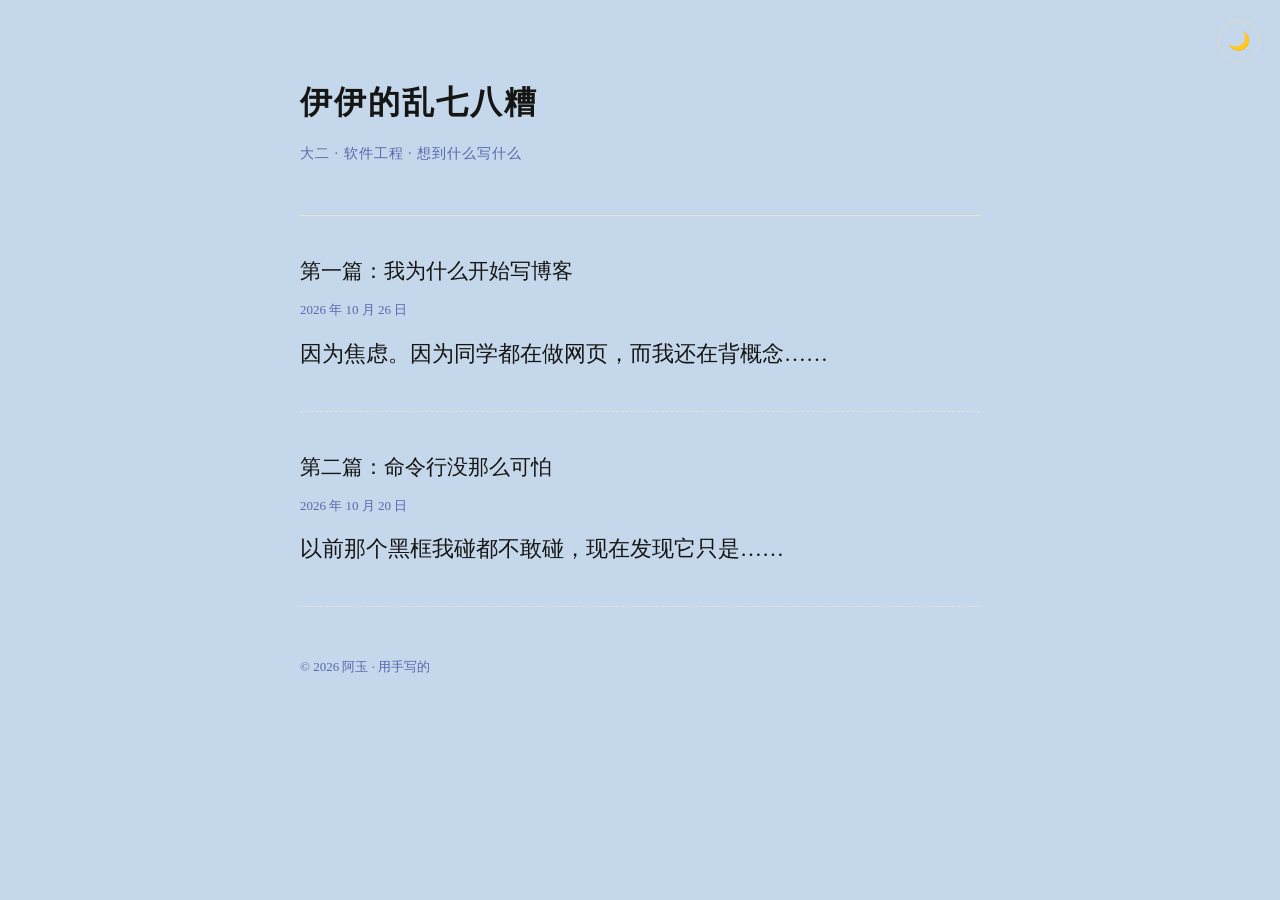
==== index.html @ b38a8cda "Add files via upload" ====
<!DOCTYPE html>
<!-- 上面这行叫文档声明，告诉浏览器：我是 HTML5。所有网页都从它开始 -->
<html lang="zh-CN">
<head>
  <!-- head 是"给浏览器看的部分"，不会显示在页面上 -->
  <meta charset="UTF-8">
  <!-- 这行管手机：让页面按屏幕宽度显示，不加的话手机上会糊成一团小字 -->
  <meta name="viewport" content="width=device-width, initial-scale=1.0">
  <title>阿玉的乱七八糟</title>
  <!-- 把样式表接进来。href 是"去哪儿找这个文件"，./ 表示"跟我同一个文件夹" -->
  <link rel="stylesheet" href="./style.css">
</head>
<body>
  <!-- body 里的东西才会显示出来 -->

  <header>
    <h1>伊伊的乱七八糟</h1>
    <p class="sub">大二 · 软件工程 · 想到什么写什么</p>
  </header>

  <main>
    <article>
      <h2><a href="./posts/hello.html">第一篇：我为什么开始写博客</a></h2>
      <p class="date">2026 年 10 月 26 日</p>
      <p>因为焦虑。因为同学都在做网页，而我还在背概念……</p>
    </article>

    <article>
      <h2><a href="./posts/hello.html">第二篇：命令行没那么可怕</a></h2>
      <p class="date">2026 年 10 月 20 日</p>
      <p>以前那个黑框我碰都不敢碰，现在发现它只是……</p>
    </article>
  </main>

  <footer>
    <p>© 2026 阿玉 · 用手写的</p>
  </footer>

  <!-- 下面两行就是缺的东西：一个按钮，外加把 JS 接进来 -->
  <button id="theme">🌙</button>
  <script src="./script.js"></script>
</body>
</html>
---- style.css ----
/* 这是一个"选择器 { 属性: 值; }"的文件。改一个值，刷新页面就能看到变化 */

/* :root 里放"全局变量"，改一处，全站跟着变 */
:root {
  --ink: #151514;      /* 正文颜色 */
  --paper: #c5d7ea;    /* 背景色，微微泛黄，比纯白舒服 */
  --accent: #da8e79;   /* 强调色 */
  --muted: #5768ad;    /* 次要文字 */
}

/* * 表示"所有元素"：清掉浏览器自带的边距 */
* {
  box-sizing: border-box; /* 让 padding 不会把盒子撑大，新手最常踩的坑之一 */
  margin: 0;
  padding: 0;
}

body {
  background: var(--paper);
  color: var(--ink);
  /* 字体：优先用系统里的这几款，找不到就退到 serif */
  font-family: "Georgia", "Songti SC", "SimSun", serif;
  line-height: 1.9;       /* 行高，中文 1.8~2.0 最舒服 */
  font-size:22px;
  padding: 0 24px;
}

/* 内容区居中，最大 680px —— 超过这个宽度人眼就追不上行了 */
header,
main,
footer {
  max-width: 680px;
  margin: 0 auto;
}

header {
  padding: 72px 0 48px;
  border-bottom: 1px solid #e8e2d8;
}

h1 {
  font-size: 32px;
  letter-spacing: 2px;
}

.sub {
  color: var(--muted);
  font-size: 14px;
  margin-top: 8px;
  letter-spacing: 1px;
}

article {
  padding: 36px 0;
  border-bottom: 1px dashed #e8e2d8;
}

h2 {
  font-size: 21px;
  font-weight: normal;
}

/* a 是链接。默认那个蓝色太丑了，我们改掉 */
a {
  color: var(--ink);
  text-decoration: none;   /* 去掉下划线 */
  transition: color 0.2s;  /* 颜色变化用 0.2 秒渐变，不是硬切 */
}

a:hover {
  color: var(--accent);    /* 鼠标悬停时变色 */
  text-decoration: underline;
}

.date {
  color: var(--muted);
  font-size: 13px;
  margin: 6px 0 10px;
}

footer {
  padding: 48px 0 80px;
  color: var(--muted);
  font-size: 13px;
}

/* 手机屏幕（宽度小于 600px）时，字号收一点 */
@media (max-width: 600px) {
  body { font-size: 16px; padding: 0 18px; }
  h1   { font-size: 26px; }
  header { padding-top: 48px; }
}
body.dark {
  --paper: #17171a;
  --ink: #e8e2d8;
}

/* 让那个按钮浮在右上角，好看一点 */
button#theme {
  position: fixed;      /* 钉在窗口上，不跟着页面滚 */
  top: 20px;
  right: 20px;
  width: 42px;
  height: 42px;
  border-radius: 90%;   /* 圆角到 50% 就是圆 */
  border: 1px solid #e0d8cc;
  background: var(--paper);
  font-size: 18px;
  cursor: pointer;      /* 鼠标变小手 */
}
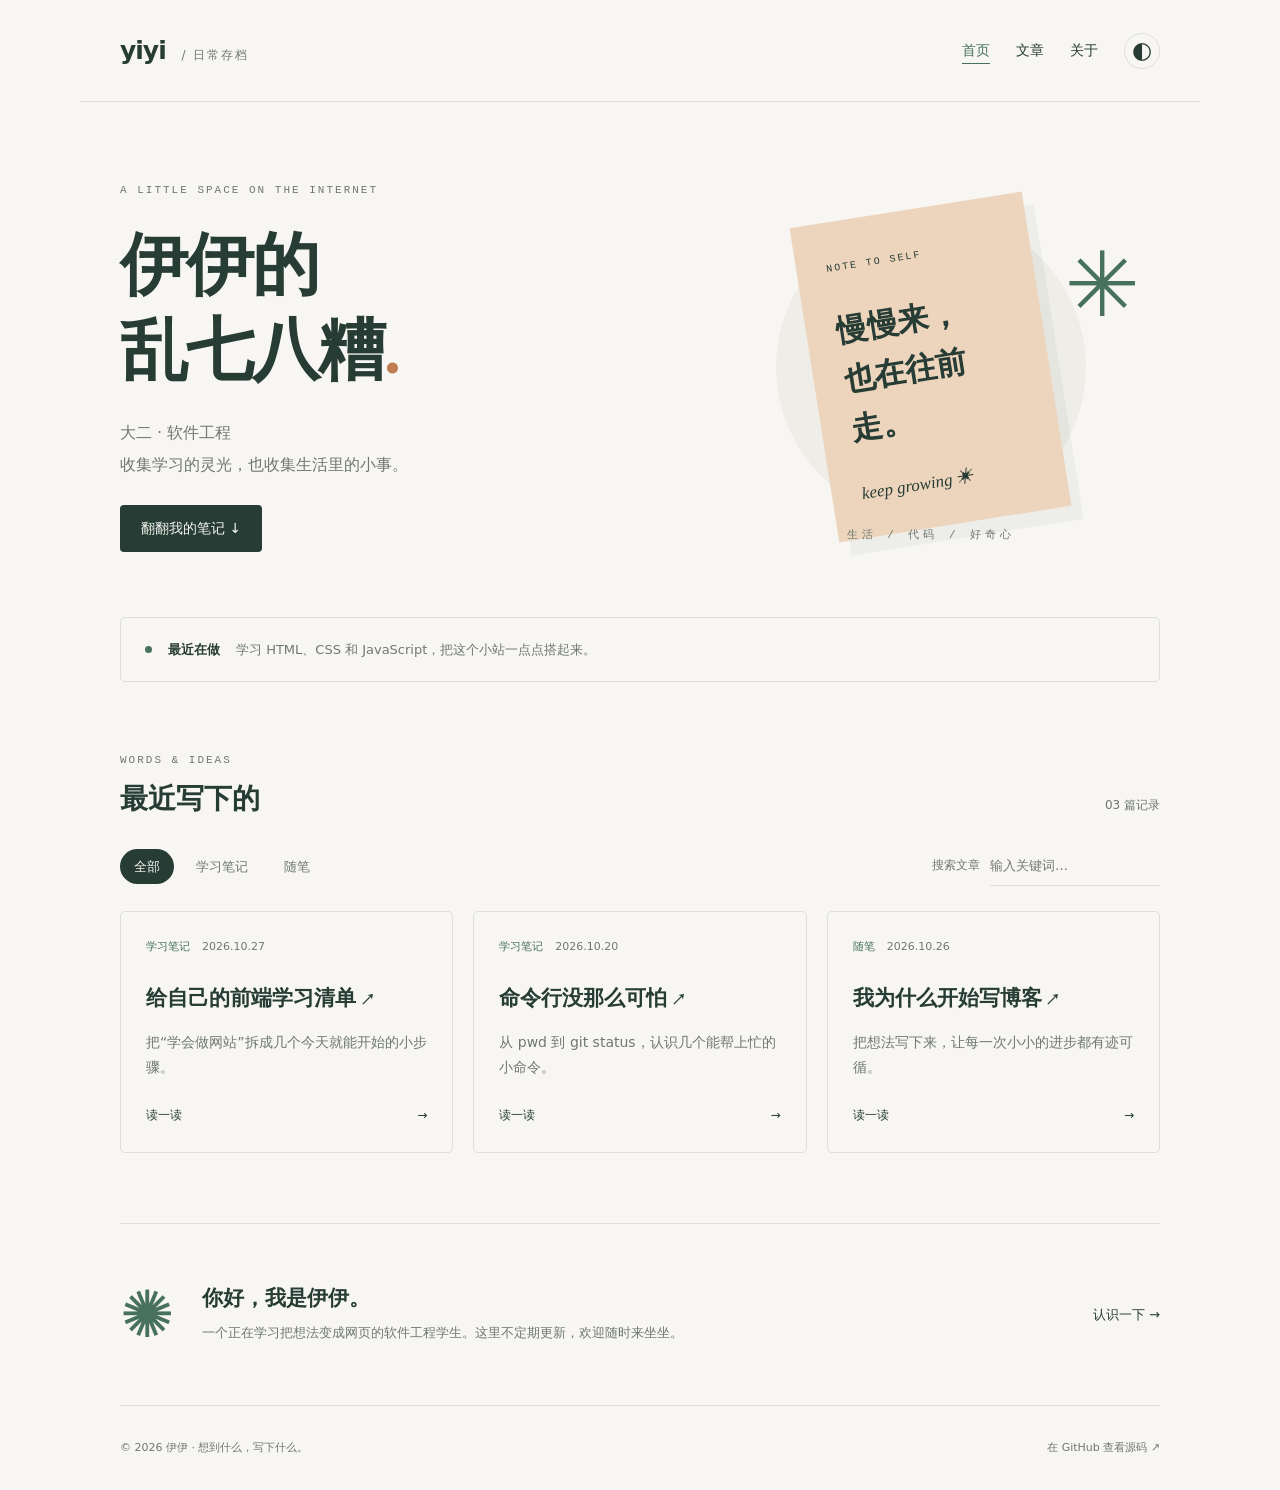
==== commit 74cdf36b: "Enrich blog with responsive design, articles, search and persistent theme" ====
--- a/index.html
+++ b/index.html
@@ -1,43 +1,4 @@
-<!DOCTYPE html>
-<!-- 上面这行叫文档声明，告诉浏览器：我是 HTML5。所有网页都从它开始 -->
-<html lang="zh-CN">
-<head>
-  <!-- head 是"给浏览器看的部分"，不会显示在页面上 -->
-  <meta charset="UTF-8">
-  <!-- 这行管手机：让页面按屏幕宽度显示，不加的话手机上会糊成一团小字 -->
-  <meta name="viewport" content="width=device-width, initial-scale=1.0">
-  <title>阿玉的乱七八糟</title>
-  <!-- 把样式表接进来。href 是"去哪儿找这个文件"，./ 表示"跟我同一个文件夹" -->
-  <link rel="stylesheet" href="./style.css">
-</head>
-<body>
-  <!-- body 里的东西才会显示出来 -->
-
-  <header>
-    <h1>伊伊的乱七八糟</h1>
-    <p class="sub">大二 · 软件工程 · 想到什么写什么</p>
-  </header>
-
-  <main>
-    <article>
-      <h2><a href="./posts/hello.html">第一篇：我为什么开始写博客</a></h2>
-      <p class="date">2026 年 10 月 26 日</p>
-      <p>因为焦虑。因为同学都在做网页，而我还在背概念……</p>
-    </article>
-
-    <article>
-      <h2><a href="./posts/hello.html">第二篇：命令行没那么可怕</a></h2>
-      <p class="date">2026 年 10 月 20 日</p>
-      <p>以前那个黑框我碰都不敢碰，现在发现它只是……</p>
-    </article>
-  </main>
-
-  <footer>
-    <p>© 2026 阿玉 · 用手写的</p>
-  </footer>
-
-  <!-- 下面两行就是缺的东西：一个按钮，外加把 JS 接进来 -->
-  <button id="theme">🌙</button>
-  <script src="./script.js"></script>
-</body>
-</html>
+<!doctype html>
+<html lang="zh-CN"><head><meta charset="UTF-8"><meta name="viewport" content="width=device-width, initial-scale=1"><meta name="description" content="伊伊的个人博客：记录前端学习、生活碎片与成长。"><title>首页 · 伊伊的乱七八糟</title><link rel="stylesheet" href="./style.css"><script src="./script.js" defer></script></head>
+<body><a class="skip" href="#main">跳到正文</a><header class="nav wrap"><a class="brand" href="./index.html">yiyi<span> / 日常存档</span></a><nav aria-label="主导航"><a aria-current="page" href="./index.html">首页</a><a href="./index.html#writing">文章</a><a  href="./about.html">关于</a><button id="theme" type="button" aria-label="切换深色模式" aria-pressed="false">◐</button></nav></header>
+<main id="main" class="wrap"><section class="hero"><div><p class="eyebrow">A LITTLE SPACE ON THE INTERNET</p><h1>伊伊的<br>乱七八糟<span class="dot">.</span></h1><p class="intro">大二 · 软件工程<br>收集学习的灵光，也收集生活里的小事。</p><a class="button" href="#writing">翻翻我的笔记 ↓</a></div><div class="art" aria-hidden="true"><div class="orbit"></div><div class="paper"><span>NOTE TO SELF</span><strong>慢慢来，<br>也在往前走。</strong><i>keep growing ✳</i></div><span class="spark">✳</span><span class="art-label">生活 / 代码 / 好奇心</span></div></section><section class="now"><span class="status-dot"></span><strong>最近在做</strong><p>学习 HTML、CSS 和 JavaScript，把这个小站一点点搭起来。</p></section><section id="writing" class="writing"><div class="section-heading"><div><p class="eyebrow">WORDS & IDEAS</p><h2>最近写下的</h2></div><span>03 篇记录</span></div><div class="tools"><div class="filters" role="group" aria-label="文章分类"><button type="button" data-filter="全部" aria-pressed="true">全部</button><button type="button" data-filter="学习笔记" aria-pressed="false">学习笔记</button><button type="button" data-filter="随笔" aria-pressed="false">随笔</button></div><label class="search">搜索文章<input id="search" type="search" placeholder="输入关键词…"></label></div><p id="results" class="sr-only" aria-live="polite"></p><div class="post-grid"><article class="post-card" data-category="学习笔记"><div class="meta"><span>学习笔记</span><time datetime="2026-10-27">2026.10.27</time></div><h3><a href="./posts/small-steps.html">给自己的前端学习清单<span aria-hidden="true"> ↗</span></a></h3><p>把“学会做网站”拆成几个今天就能开始的小步骤。</p><a class="read" href="./posts/small-steps.html">读一读 <span aria-hidden="true">→</span></a></article><article class="post-card" data-category="学习笔记"><div class="meta"><span>学习笔记</span><time datetime="2026-10-20">2026.10.20</time></div><h3><a href="./posts/terminal.html">命令行没那么可怕<span aria-hidden="true"> ↗</span></a></h3><p>从 pwd 到 git status，认识几个能帮上忙的小命令。</p><a class="read" href="./posts/terminal.html">读一读 <span aria-hidden="true">→</span></a></article><article class="post-card" data-category="随笔"><div class="meta"><span>随笔</span><time datetime="2026-10-26">2026.10.26</time></div><h3><a href="./posts/hello.html">我为什么开始写博客<span aria-hidden="true"> ↗</span></a></h3><p>把想法写下来，让每一次小小的进步都有迹可循。</p><a class="read" href="./posts/hello.html">读一读 <span aria-hidden="true">→</span></a></article></div><p id="empty" hidden>还没有找到相关文章，试试其他关键词吧。</p></section><section class="about-strip"><span class="flower" aria-hidden="true">✺</span><div><h2>你好，我是伊伊。</h2><p>一个正在学习把想法变成网页的软件工程学生。这里不定期更新，欢迎随时来坐坐。</p></div><a href="./about.html">认识一下 →</a></section></main><footer class="wrap footer"><span>© 2026 伊伊 · 想到什么，写下什么。</span><a href="https://github.com/annabelleQAQ/my-blog">在 GitHub 查看源码 ↗</a></footer></body></html>
--- a/style.css
+++ b/style.css
@@ -1,110 +1,522 @@
-/* 这是一个"选择器 { 属性: 值; }"的文件。改一个值，刷新页面就能看到变化 */
-
-/* :root 里放"全局变量"，改一处，全站跟着变 */
 :root {
-  --ink: #151514;      /* 正文颜色 */
-  --paper: #c5d7ea;    /* 背景色，微微泛黄，比纯白舒服 */
-  --accent: #da8e79;   /* 强调色 */
-  --muted: #5768ad;    /* 次要文字 */
-}
-
-/* * 表示"所有元素"：清掉浏览器自带的边距 */
+  --paper:#f7f6f2;
+  --surface:#eeede7;
+  --ink:#263c34;
+  --muted:#6f7870;
+  --accent:#47715b;
+  --line:#dedfd6;
+  --peach:#edd5bd;
+  color-scheme:light
+}
 * {
-  box-sizing: border-box; /* 让 padding 不会把盒子撑大，新手最常踩的坑之一 */
-  margin: 0;
-  padding: 0;
-}
-
+  box-sizing:border-box
+}
+html {
+  scroll-behavior:smooth;
+  scroll-padding-top:30px
+}
 body {
-  background: var(--paper);
-  color: var(--ink);
-  /* 字体：优先用系统里的这几款，找不到就退到 serif */
-  font-family: "Georgia", "Songti SC", "SimSun", serif;
-  line-height: 1.9;       /* 行高，中文 1.8~2.0 最舒服 */
-  font-size:22px;
-  padding: 0 24px;
-}
-
-/* 内容区居中，最大 680px —— 超过这个宽度人眼就追不上行了 */
-header,
-main,
-footer {
-  max-width: 680px;
-  margin: 0 auto;
-}
-
-header {
-  padding: 72px 0 48px;
-  border-bottom: 1px solid #e8e2d8;
-}
-
+  margin:0;
+  background:var(--paper);
+  color:var(--ink);
+  font:16px/1.8 system-ui,-apple-system,"PingFang SC","Microsoft YaHei",sans-serif
+}
+body.dark {
+  --paper:#19251f;
+  --surface:#25332b;
+  --ink:#e3e9db;
+  --muted:#a6b5a7;
+  --accent:#a9c9ab;
+  --line:#405044;
+  --peach:#635142;
+  color-scheme:dark
+}
+a {
+  color:inherit;
+  text-decoration:none
+}
+a:hover {
+  color:var(--accent)
+}
+button,input {
+  font:inherit
+}
+button,a,input {
+  -webkit-tap-highlight-color:transparent
+}
+button {
+  cursor:pointer
+}
+a:focus-visible,button:focus-visible,input:focus-visible {
+  outline:3px solid var(--accent);
+  outline-offset:5px
+}
+.wrap {
+  max-width:1120px;
+  margin:auto;
+  padding-inline:40px
+}
+.nav {
+  display:flex;
+  align-items:center;
+  justify-content:space-between;
+  padding-top:28px;
+  padding-bottom:28px;
+  border-bottom:1px solid var(--line)
+}
+.brand {
+  font-size:25px;
+  font-weight:800;
+  letter-spacing:-1px
+}
+.brand span {
+  font-size:12px;
+  font-weight:400;
+  letter-spacing:2px;
+  margin-left:10px;
+  color:var(--muted)
+}
+nav {
+  display:flex;
+  gap:26px;
+  align-items:center;
+  font-size:14px
+}
+nav [aria-current] {
+  color:var(--accent);
+  text-decoration:underline;
+  text-underline-offset:8px
+}
+#theme {
+  border:1px solid var(--line);
+  border-radius:50%;
+  width:36px;
+  height:36px;
+  background:transparent;
+  color:var(--ink);
+  font-size:23px;
+  line-height:1
+}
+.hero {
+  display:grid;
+  grid-template-columns:1.2fr 1fr;
+  gap:32px;
+  align-items:center;
+  padding:80px 0 65px
+}
+.eyebrow {
+  font:11px/1.5 monospace;
+  letter-spacing:2px;
+  color:var(--muted);
+  margin:0 0 24px
+}
+h1,h2,h3,p {
+  margin-top:0
+}
 h1 {
-  font-size: 32px;
-  letter-spacing: 2px;
-}
-
-.sub {
-  color: var(--muted);
-  font-size: 14px;
-  margin-top: 8px;
-  letter-spacing: 1px;
-}
-
-article {
-  padding: 36px 0;
-  border-bottom: 1px dashed #e8e2d8;
-}
-
+  font-size:clamp(42px,5.5vw,68px);
+  line-height:1.25;
+  letter-spacing:-2px;
+  margin-bottom:24px;
+  font-family:Georgia,"Songti SC",serif
+}
+.dot {
+  color:#c17c51
+}
+.intro {
+  color:var(--muted);
+  font-size:16px;
+  line-height:2
+}
+.button {
+  display:inline-block;
+  background:var(--ink);
+  color:var(--paper);
+  padding:11px 21px;
+  border-radius:4px;
+  font-size:14px;
+  margin-top:8px
+}
+.button:hover {
+  background:var(--accent);
+  color:var(--paper)
+}
+.art {
+  height:350px;
+  position:relative;
+  display:grid;
+  place-items:center
+}
+.orbit {
+  position:absolute;
+  width:310px;
+  height:310px;
+  border-radius:50%;
+  background:var(--surface)
+}
+.paper {
+  position:relative;
+  background:var(--peach);
+  color:var(--ink);
+  transform:rotate(-9deg);
+  width:235px;
+  padding:30px;
+  box-shadow:10px 15px 0 #263c340b
+}
+.paper>span {
+  font:10px monospace;
+  letter-spacing:2px
+}
+.paper strong {
+  display:block;
+  font:700 31px/1.6 Georgia,"Songti SC",serif;
+  margin:26px 0
+}
+.paper i {
+  font:italic 17px Georgia,serif
+}
+.spark {
+  position:absolute;
+  right:20px;
+  top:12px;
+  font-size:90px;
+  color:var(--accent)
+}
+.art-label {
+  position:absolute;
+  bottom:0;
+  font:11px monospace;
+  letter-spacing:4px;
+  color:var(--muted)
+}
+.now {
+  display:flex;
+  align-items:center;
+  gap:16px;
+  padding:20px 24px;
+  border:1px solid var(--line);
+  border-radius:5px;
+  font-size:13px
+}
+.now p {
+  margin:0;
+  color:var(--muted)
+}
+.now strong {
+  white-space:nowrap
+}
+.status-dot {
+  width:7px;
+  height:7px;
+  border-radius:50%;
+  background:var(--accent);
+  flex-shrink:0
+}
+.writing {
+  padding:70px 0
+}
+.section-heading {
+  display:flex;
+  justify-content:space-between;
+  align-items:end
+}
+.section-heading .eyebrow {
+  margin-bottom:10px
+}
 h2 {
-  font-size: 21px;
-  font-weight: normal;
-}
-
-/* a 是链接。默认那个蓝色太丑了，我们改掉 */
-a {
-  color: var(--ink);
-  text-decoration: none;   /* 去掉下划线 */
-  transition: color 0.2s;  /* 颜色变化用 0.2 秒渐变，不是硬切 */
-}
-
-a:hover {
-  color: var(--accent);    /* 鼠标悬停时变色 */
-  text-decoration: underline;
-}
-
-.date {
-  color: var(--muted);
-  font-size: 13px;
-  margin: 6px 0 10px;
-}
-
-footer {
-  padding: 48px 0 80px;
-  color: var(--muted);
-  font-size: 13px;
-}
-
-/* 手机屏幕（宽度小于 600px）时，字号收一点 */
-@media (max-width: 600px) {
-  body { font-size: 16px; padding: 0 18px; }
-  h1   { font-size: 26px; }
-  header { padding-top: 48px; }
-}
-body.dark {
-  --paper: #17171a;
-  --ink: #e8e2d8;
-}
-
-/* 让那个按钮浮在右上角，好看一点 */
-button#theme {
-  position: fixed;      /* 钉在窗口上，不跟着页面滚 */
-  top: 20px;
-  right: 20px;
-  width: 42px;
-  height: 42px;
-  border-radius: 90%;   /* 圆角到 50% 就是圆 */
-  border: 1px solid #e0d8cc;
-  background: var(--paper);
-  font-size: 18px;
-  cursor: pointer;      /* 鼠标变小手 */
-}
+  font-size:28px;
+  line-height:1.4
+}
+.section-heading>span {
+  font-size:12px;
+  color:var(--muted);
+  padding-bottom:24px
+}
+.tools {
+  display:flex;
+  justify-content:space-between;
+  gap:20px;
+  align-items:center;
+  margin:5px 0 25px
+}
+.filters {
+  display:flex;
+  gap:8px
+}
+.filters button {
+  background:transparent;
+  border:1px solid transparent;
+  color:var(--muted);
+  padding:5px 13px;
+  font-size:13px;
+  border-radius:20px
+}
+.filters button[aria-pressed=true] {
+  background:var(--ink);
+  color:var(--paper)
+}
+.search {
+  font-size:12px;
+  color:var(--muted);
+  display:flex;
+  align-items:center;
+  gap:10px
+}
+.search input {
+  width:170px;
+  background:transparent;
+  border:0;
+  border-bottom:1px solid var(--line);
+  padding:8px 0;
+  color:var(--ink);
+  font-size:13px;
+  border-radius:0
+}
+.post-grid {
+  display:grid;
+  grid-template-columns:repeat(3,1fr);
+  gap:20px
+}
+.post-card {
+  border:1px solid var(--line);
+  border-radius:5px;
+  padding:25px;
+  display:flex;
+  flex-direction:column;
+  transition:transform .2s,border-color .2s
+}
+.post-card:hover {
+  transform:translateY(-4px);
+  border-color:var(--accent)
+}
+.meta {
+  display:flex;
+  gap:12px;
+  flex-wrap:wrap;
+  font-size:11px;
+  color:var(--muted);
+  margin-bottom:25px
+}
+.meta>span:first-child {
+  color:var(--accent)
+}
+.post-card h3 {
+  font:600 21px/1.6 Georgia,"Songti SC",serif;
+  margin-bottom:14px
+}
+.post-card h3 span {
+  font-size:15px
+}
+.post-card p {
+  font-size:14px;
+  color:var(--muted);
+  margin-bottom:25px
+}
+.read {
+  font-size:12px;
+  margin-top:auto
+}
+.read span {
+  float:right
+}
+.about-strip {
+  border-top:1px solid var(--line);
+  border-bottom:1px solid var(--line);
+  padding:32px 0;
+  display:flex;
+  align-items:center;
+  gap:28px
+}
+.flower {
+  font-size:65px;
+  color:var(--accent)
+}
+.about-strip h2 {
+  font-size:21px;
+  margin:0 0 8px
+}
+.about-strip p {
+  font-size:13px;
+  color:var(--muted);
+  margin:0
+}
+.about-strip>a {
+  white-space:nowrap;
+  margin-left:auto;
+  font-size:13px
+}
+.footer {
+  padding-top:32px;
+  padding-bottom:32px;
+  display:flex;
+  justify-content:space-between;
+  gap:15px;
+  font-size:11px;
+  color:var(--muted)
+}
+.prose {
+  max-width:800px;
+  padding-top:65px;
+  padding-bottom:70px
+}
+.prose h1 {
+  font-size:44px;
+  margin-top:20px
+}
+.back {
+  display:inline-block;
+  font-size:13px;
+  margin-bottom:35px;
+  color:var(--muted)
+}
+.lead {
+  font-size:19px;
+  color:var(--muted);
+  border-bottom:1px solid var(--line);
+  padding-bottom:30px
+}
+.article-body {
+  font-size:17px;
+  line-height:2
+}
+.article-body h2 {
+  margin-top:38px;
+  font-size:25px
+}
+.note {
+  padding:20px;
+  background:var(--surface);
+  font-size:13px;
+  color:var(--muted);
+  margin:35px 0
+}
+.skip {
+  position:absolute;
+  top:-100px;
+  padding:10px;
+  background:var(--paper);
+  z-index:10
+}
+.skip:focus {
+  top:10px
+}
+.sr-only {
+  position:absolute;
+  width:1px;
+  height:1px;
+  padding:0;
+  overflow:hidden;
+  clip:rect(0,0,0,0);
+  white-space:nowrap
+}
+[hidden] {
+  display:none!important
+}
+@media(max-width:760px) {
+  .wrap {
+    padding-inline:22px
+  }
+  .brand span {
+    display:none
+  }
+  nav {
+    gap:18px
+  }
+  .hero {
+    grid-template-columns:1fr;
+    padding:50px 0 35px;
+    gap:10px
+  }
+  .hero h1 {
+    font-size:52px
+  }
+  .art {
+    height:290px
+  }
+  .orbit {
+    width:250px;
+    height:250px
+  }
+  .paper {
+    width:210px;
+    padding:22px
+  }
+  .paper strong {
+    font-size:27px;
+    margin:20px 0
+  }
+  .spark {
+    right:calc(50% - 155px);
+    font-size:70px
+  }
+  .now {
+    align-items:baseline;
+    flex-wrap:wrap;
+    gap:8px 12px;
+    padding:16px
+  }
+  .now p {
+    width:100%
+  }
+  .writing {
+    padding:45px 0
+  }
+  .tools {
+    align-items:start;
+    flex-direction:column
+  }
+  .post-grid {
+    grid-template-columns:1fr
+  }
+  .post-card {
+    padding:24px
+  }
+  .meta {
+    margin-bottom:16px
+  }
+  .search {
+    width:100%
+  }
+  .search input {
+    flex:1
+  }
+  .about-strip {
+    gap:15px;
+    flex-wrap:wrap
+  }
+  .flower {
+    font-size:44px
+  }
+  .about-strip>div {
+    flex:1
+  }
+  .about-strip>a {
+    margin-left:58px
+  }
+  .footer {
+    flex-direction:column;
+    gap:4px
+  }
+  .prose h1 {
+    font-size:34px
+  }
+  .prose {
+    padding-top:40px
+  }
+  .section-heading>span {
+    white-space:nowrap
+  }
+  h2 {
+    font-size:25px
+  }
+  
+}
+@media(prefers-reduced-motion:reduce) {
+  html {
+    scroll-behavior:auto
+  }
+  * {
+    transition:none!important
+  }
+  
+}
